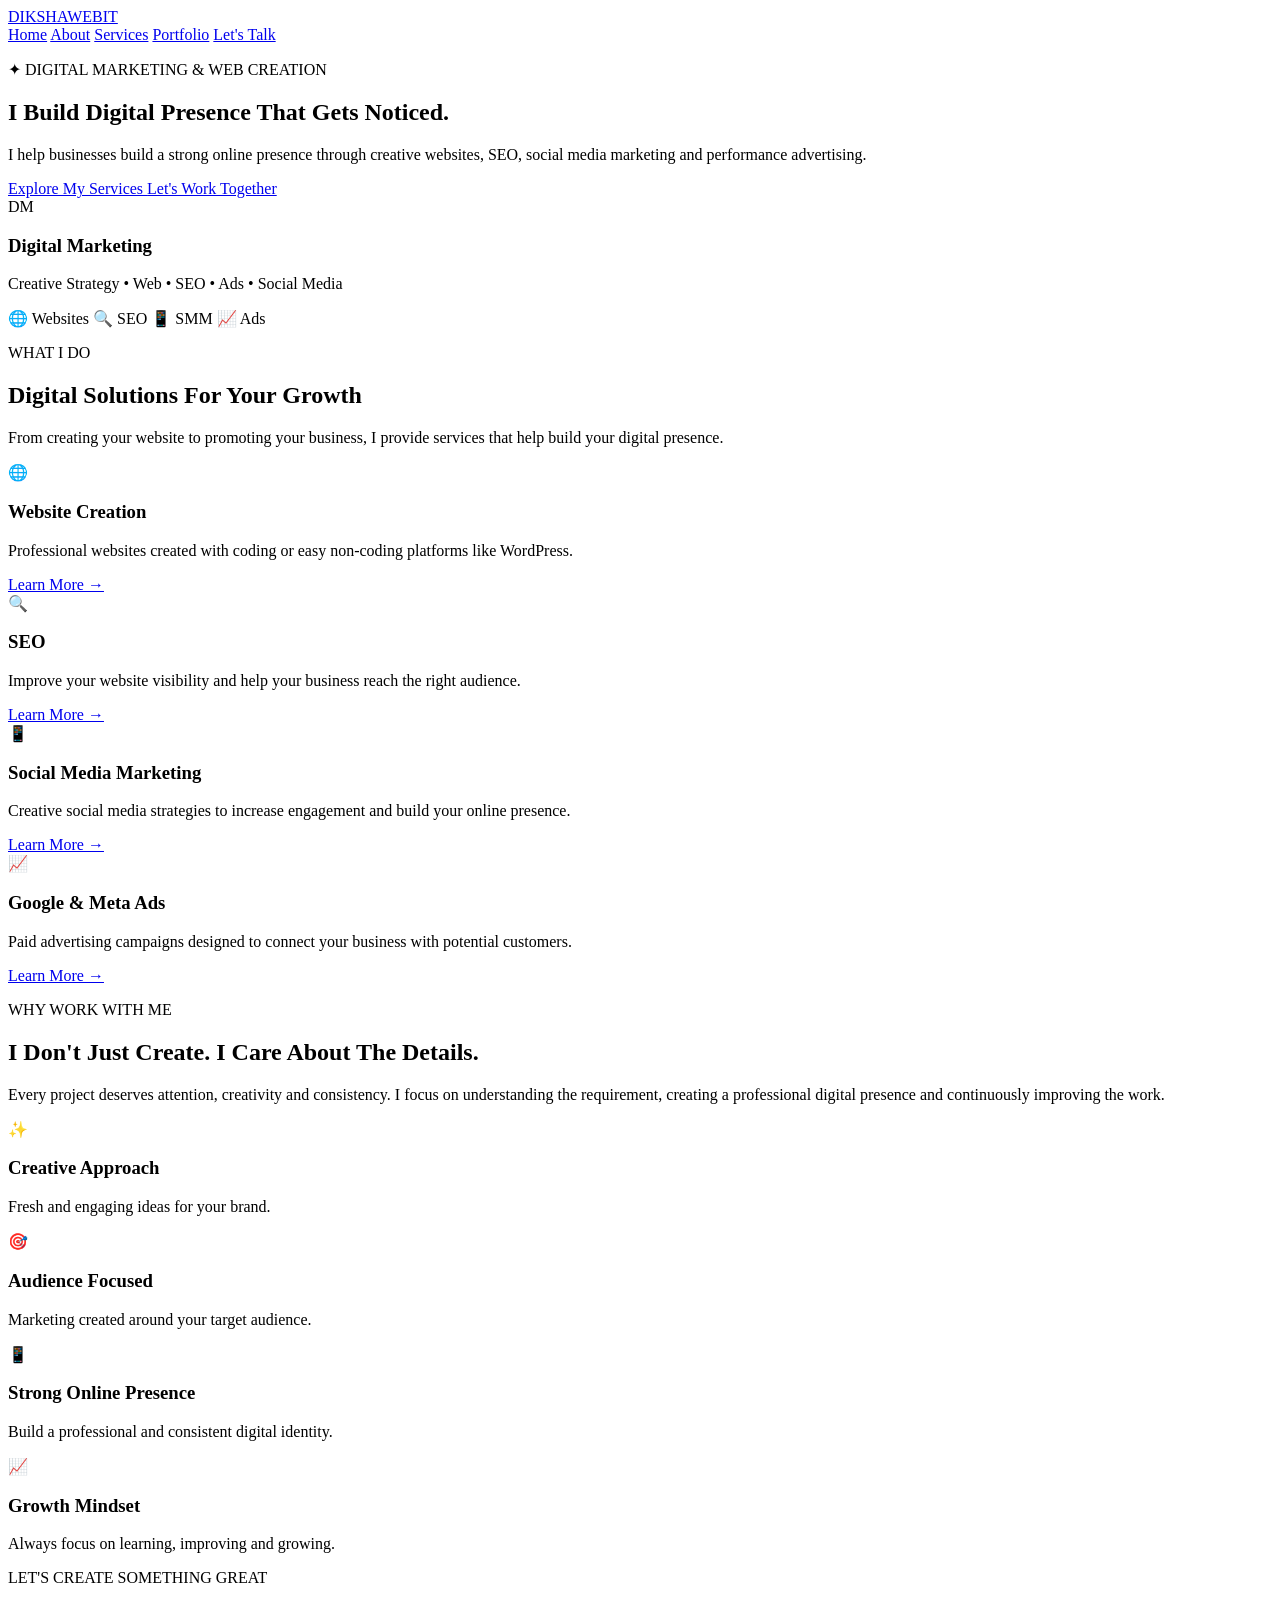
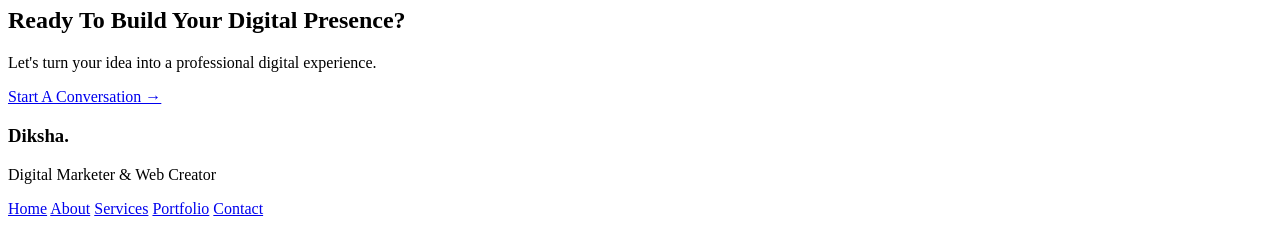
==== index.html @ bd3082ba "Add files via upload" ====
<!DOCTYPE html>
<html lang="en">
<head>
    <meta charset="UTF-8">
    <meta name="viewport" content="width=device-width, initial-scale=1.0">

    <title>Diksha | Digital Marketer & Web Creator</title>

    <link rel="stylesheet" href="css/style.css">

    <!-- Google Font -->
    <link rel="preconnect" href="https://fonts.googleapis.com">
    <link rel="preconnect" href="https://fonts.gstatic.com" crossorigin>
    <link href="https://fonts.googleapis.com/css2?family=Inter:wght@400;500;600;700;800&display=swap" rel="stylesheet">
</head>

<body>

<!-- ================= NAVBAR ================= -->

<header class="navbar">
    <div class="container nav-container">

        <a href="index.html" class="logo">
            DIKSHAWEBIT
        </a>

        <nav>
            <a href="index.html" class="active">Home</a>
            <a href="about.html">About</a>
            <a href="services.html">Services</a>
            <a href="portfolio.html">Portfolio</a>
            <a href="contact.html" class="nav-btn">Let's Talk</a>
        </nav>

    </div>
</header>


<!-- ================= HERO ================= -->

<section class="hero">

    <div class="container hero-container">

        <div class="hero-content">

            <p class="small-heading">
                ✦ DIGITAL MARKETING & WEB CREATION
            </p>

            <h1>
                I Build Digital
                <span>Presence</span>
                That Gets Noticed.
            </h1>

            <p class="hero-text">
                I help businesses build a strong online presence through
                creative websites, SEO, social media marketing and
                performance advertising.
            </p>

            <div class="hero-buttons">
                <a href="services.html" class="btn primary-btn">
                    Explore My Services
                </a>

                <a href="contact.html" class="btn outline-btn">
                    Let's Work Together
                </a>
            </div>

        </div>


        <!-- Hero Card -->

        <div class="hero-card">

            <div class="hero-card-glow"></div>

            <div class="profile-circle">
                DM
            </div>

            <h3>Digital Marketing</h3>

            <p>
                Creative Strategy • Web • SEO • Ads • Social Media
            </p>

            <div class="mini-services">

                <span>🌐 Websites</span>
                <span>🔍 SEO</span>
                <span>📱 SMM</span>
                <span>📈 Ads</span>

            </div>

        </div>

    </div>

</section>


<!-- ================= SERVICES PREVIEW ================= -->

<section class="section">

    <div class="container">

        <div class="section-heading">

            <p class="small-heading">WHAT I DO</p>

            <h2>
                Digital Solutions
                <span>For Your Growth</span>
            </h2>

            <p>
                From creating your website to promoting your business,
                I provide services that help build your digital presence.
            </p>

        </div>


        <div class="service-grid">

            <div class="service-card">
                <div class="service-icon">🌐</div>

                <h3>Website Creation</h3>

                <p>
                    Professional websites created with coding
                    or easy non-coding platforms like WordPress.
                </p>

                <a href="services.html">Learn More →</a>
            </div>


            <div class="service-card">
                <div class="service-icon">🔍</div>

                <h3>SEO</h3>

                <p>
                    Improve your website visibility and help
                    your business reach the right audience.
                </p>

                <a href="services.html">Learn More →</a>
            </div>


            <div class="service-card">
                <div class="service-icon">📱</div>

                <h3>Social Media Marketing</h3>

                <p>
                    Creative social media strategies to increase
                    engagement and build your online presence.
                </p>

                <a href="services.html">Learn More →</a>
            </div>


            <div class="service-card">
                <div class="service-icon">📈</div>

                <h3>Google & Meta Ads</h3>

                <p>
                    Paid advertising campaigns designed to
                    connect your business with potential customers.
                </p>

                <a href="services.html">Learn More →</a>
            </div>

        </div>

    </div>

</section>


<!-- ================= WHY ME ================= -->

<section class="why-section">

    <div class="container why-container">

        <div>

            <p class="small-heading">WHY WORK WITH ME</p>

            <h2>
                I Don't Just Create.
                <span>I Care About The Details.</span>
            </h2>

            <p class="why-text">
                Every project deserves attention, creativity and
                consistency. I focus on understanding the requirement,
                creating a professional digital presence and continuously
                improving the work.
            </p>

        </div>


        <div class="points">

            <div class="point">
                <span>✨</span>
                <div>
                    <h3>Creative Approach</h3>
                    <p>Fresh and engaging ideas for your brand.</p>
                </div>
            </div>


            <div class="point">
                <span>🎯</span>
                <div>
                    <h3>Audience Focused</h3>
                    <p>Marketing created around your target audience.</p>
                </div>
            </div>


            <div class="point">
                <span>📱</span>
                <div>
                    <h3>Strong Online Presence</h3>
                    <p>Build a professional and consistent digital identity.</p>
                </div>
            </div>


            <div class="point">
                <span>📈</span>
                <div>
                    <h3>Growth Mindset</h3>
                    <p>Always focus on learning, improving and growing.</p>
                </div>
            </div>

        </div>

    </div>

</section>


<!-- ================= CTA ================= -->

<section class="cta">

    <div class="container">

        <p class="small-heading">LET'S CREATE SOMETHING GREAT</p>

        <h2>
            Ready To Build Your
            <span>Digital Presence?</span>
        </h2>

        <p>
            Let's turn your idea into a professional digital experience.
        </p>

        <a href="contact.html" class="btn primary-btn">
            Start A Conversation →
        </a>

    </div>

</section>


<!-- ================= FOOTER ================= -->

<footer>

    <div class="container footer-container">

        <div>
            <h3>Diksha<span>.</span></h3>
            <p>
                Digital Marketer & Web Creator
            </p>
        </div>

        <div class="footer-links">
            <a href="index.html">Home</a>
            <a href="about.html">About</a>
            <a href="services.html">Services</a>
            <a href="portfolio.html">Portfolio</a>
            <a href="contact.html">Contact</a>
        </div>

    </div>

    

</footer>

</body>
</html>
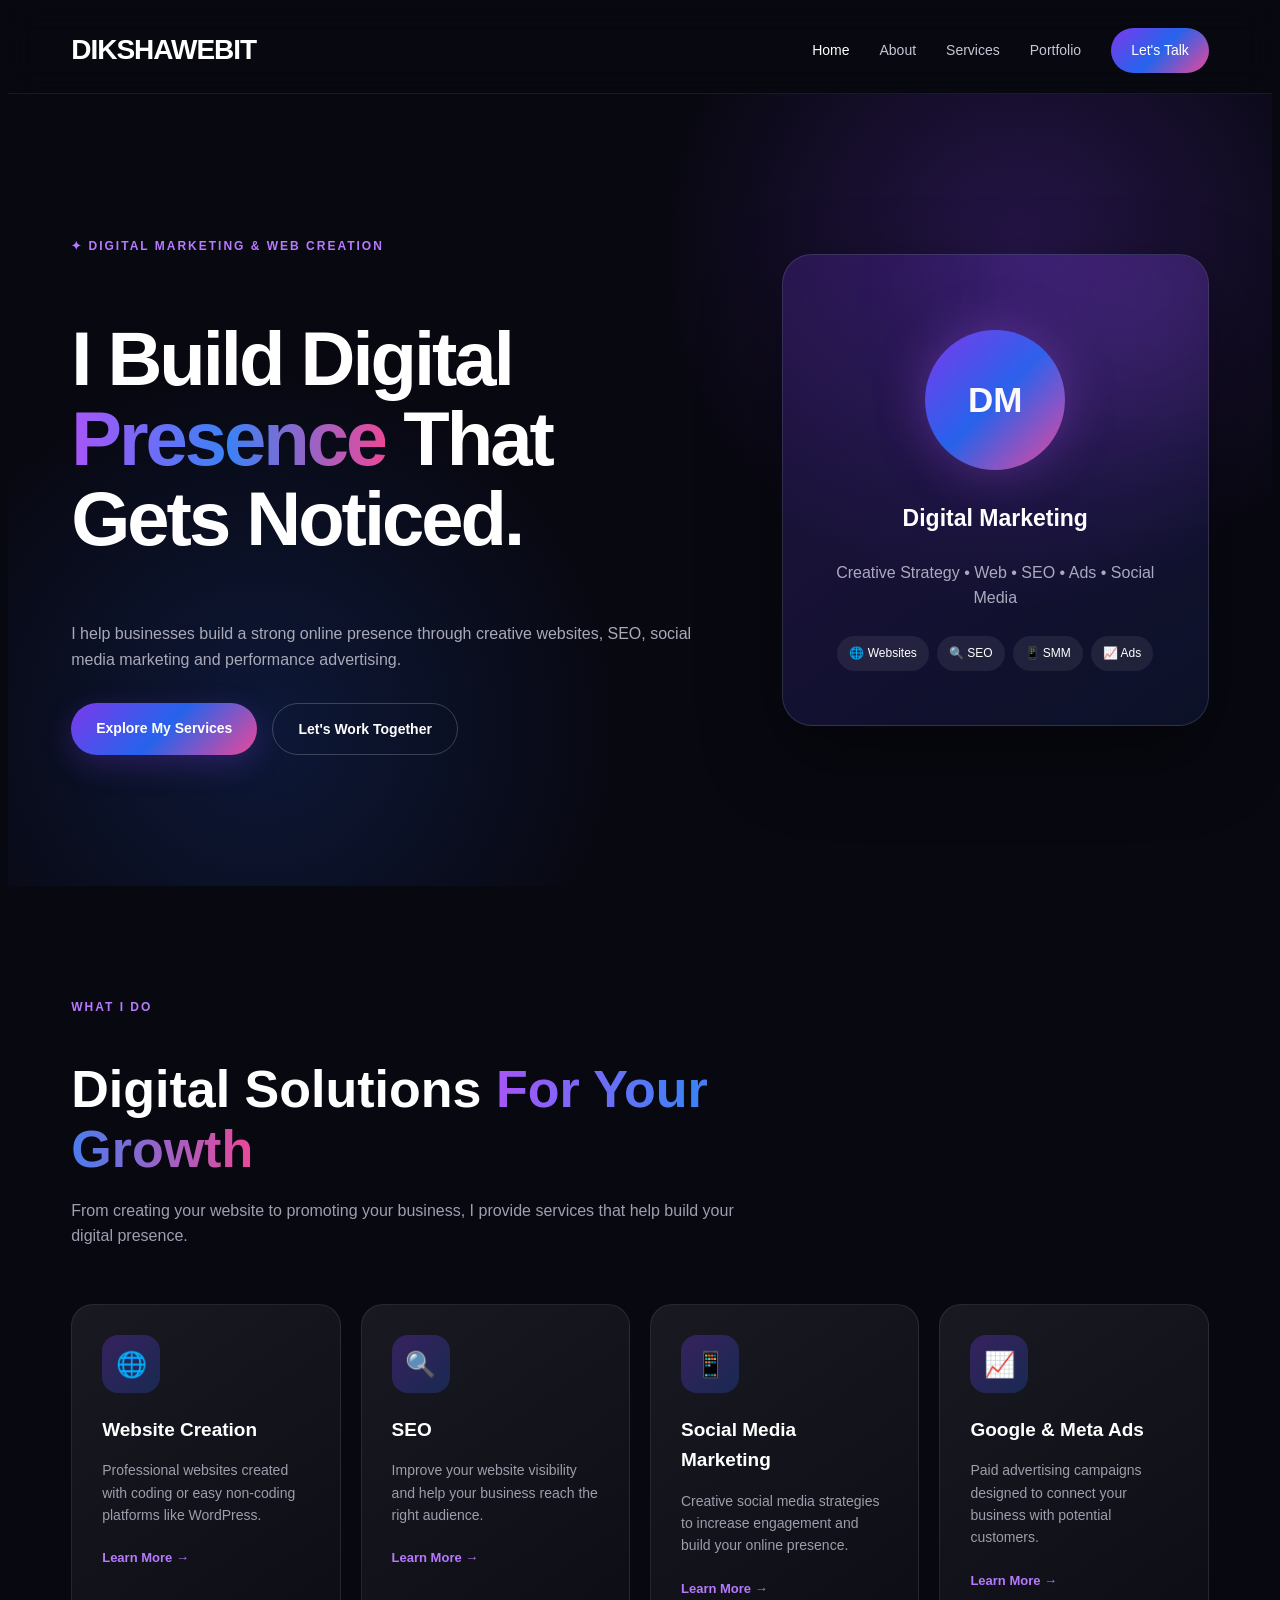
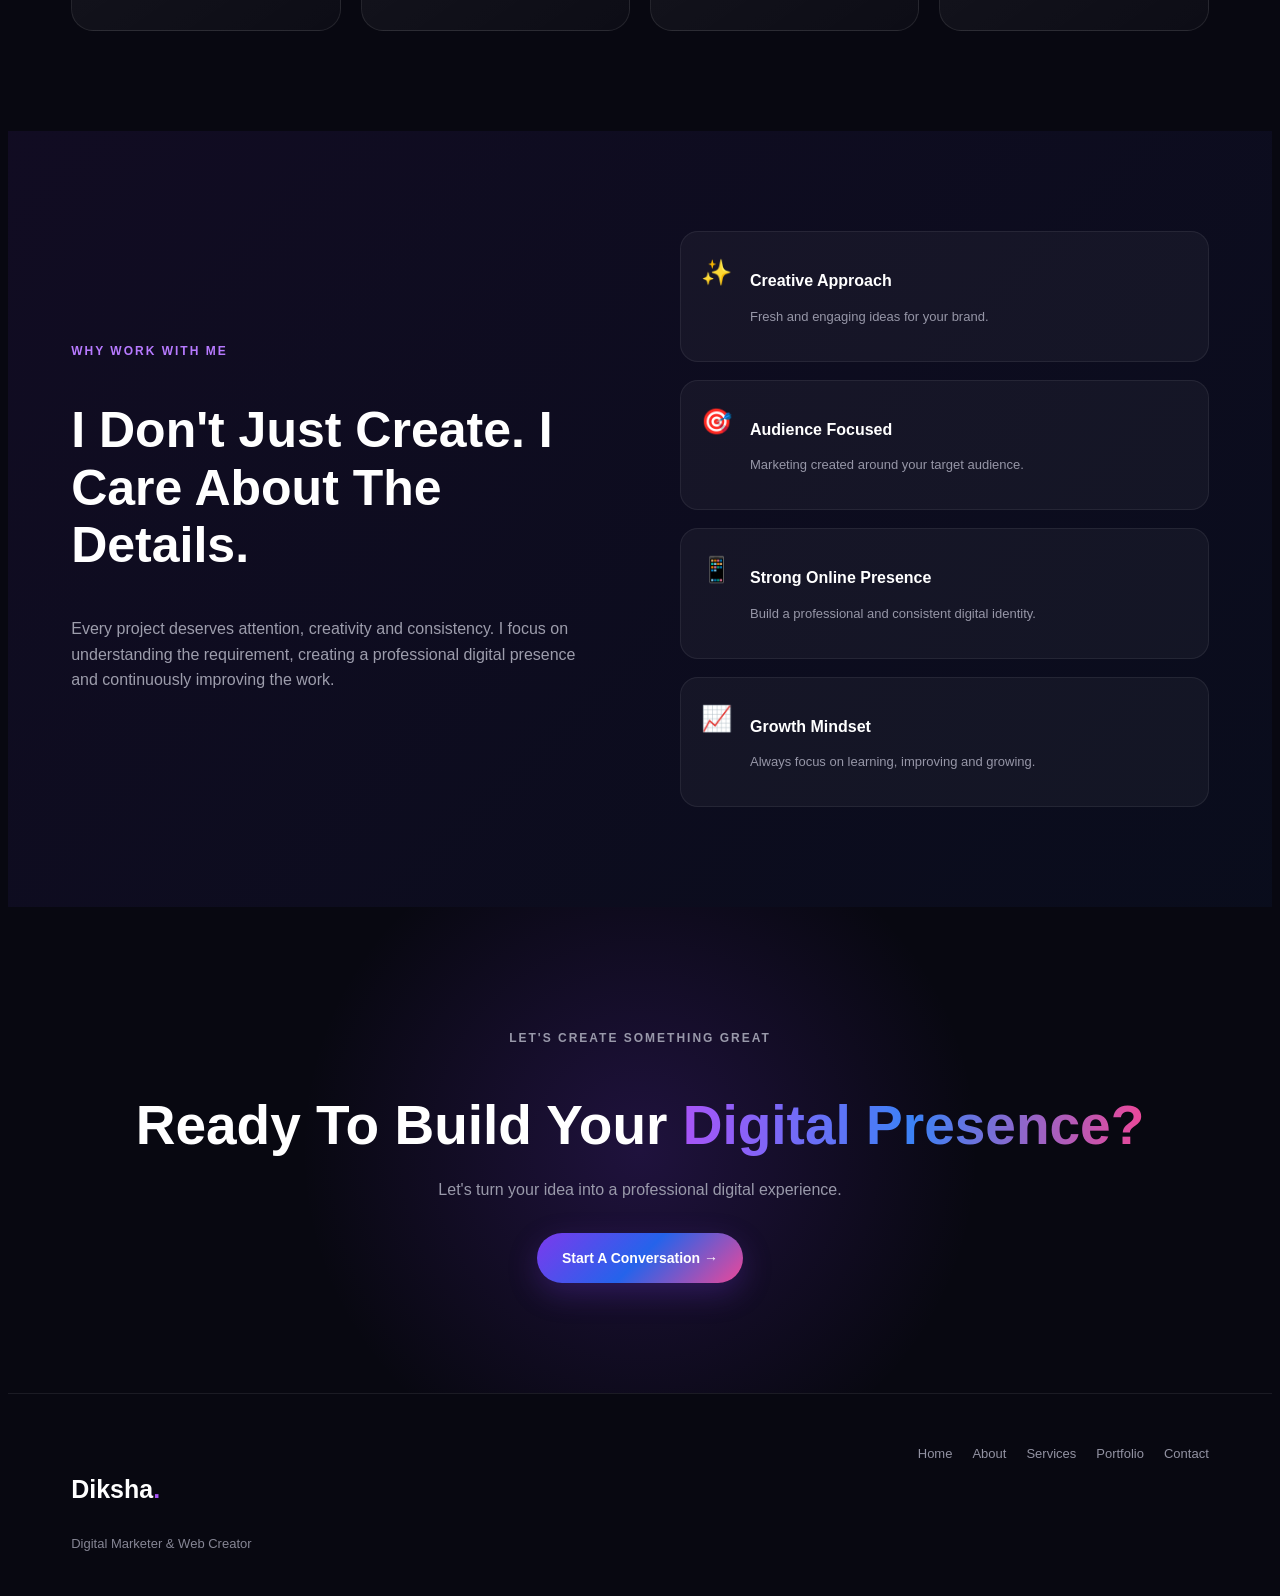
==== commit d6f4ce39: "Update index.html" ====
--- a/index.html
+++ b/index.html
@@ -7,7 +7,7 @@
 
     <title>Diksha | Digital Marketer & Web Creator</title>
 
-    <link rel="stylesheet" href="css/style.css">
+    <link rel="stylesheet" href="style.css">
 
     <!-- Google Font -->
     <link rel="preconnect" href="https://fonts.googleapis.com">
--- a/style.css
+++ b/style.css
@@ -0,0 +1,1022 @@
+css
+/* =====================================================
+   GLOBAL
+===================================================== */
+
+* {
+    margin: 0;
+    padding: 0;
+    box-sizing: border-box;
+}
+
+html {
+    scroll-behavior: smooth;
+}
+
+body {
+    font-family: "Inter", sans-serif;
+    background: #080811;
+    color: #ffffff;
+    line-height: 1.6;
+}
+
+a {
+    text-decoration: none;
+    color: inherit;
+}
+
+.container {
+    width: 90%;
+    max-width: 1200px;
+    margin: auto;
+}
+
+
+/* =====================================================
+   NAVBAR
+===================================================== */
+
+.navbar {
+    width: 100%;
+    padding: 20px 0;
+    background: rgba(8, 8, 17, 0.88);
+    border-bottom: 1px solid rgba(255,255,255,0.08);
+    position: sticky;
+    top: 0;
+    z-index: 1000;
+    backdrop-filter: blur(15px);
+}
+
+.nav-container {
+    display: flex;
+    align-items: center;
+    justify-content: space-between;
+}
+
+.logo {
+    font-size: 28px;
+    font-weight: 800;
+    letter-spacing: -1px;
+}
+
+.logo span,
+footer h3 span {
+    color: #a855f7;
+}
+
+nav {
+    display: flex;
+    align-items: center;
+    gap: 30px;
+}
+
+nav a {
+    font-size: 14px;
+    color: #c7c7d5;
+    transition: 0.3s;
+}
+
+nav a:hover,
+nav a.active {
+    color: #ffffff;
+}
+
+.nav-btn {
+    padding: 11px 20px;
+    border-radius: 30px;
+    background: linear-gradient(
+        135deg,
+        #7c3aed,
+        #2563eb,
+        #ec4899
+    );
+    color: #ffffff !important;
+}
+
+
+/* =====================================================
+   BUTTONS
+===================================================== */
+
+.btn {
+    display: inline-block;
+    padding: 14px 25px;
+    border-radius: 30px;
+    font-weight: 600;
+    font-size: 14px;
+    transition: 0.3s;
+}
+
+.primary-btn {
+    background: linear-gradient(
+        135deg,
+        #7c3aed,
+        #2563eb,
+        #ec4899
+    );
+    box-shadow: 0 10px 30px rgba(124, 58, 237, 0.25);
+}
+
+.primary-btn:hover {
+    transform: translateY(-3px);
+    box-shadow: 0 15px 35px rgba(124, 58, 237, 0.4);
+}
+
+.outline-btn {
+    border: 1px solid rgba(255,255,255,0.2);
+    color: #ffffff;
+}
+
+.outline-btn:hover {
+    background: rgba(255,255,255,0.08);
+    transform: translateY(-3px);
+}
+
+
+/* =====================================================
+   HERO
+===================================================== */
+
+.hero {
+    min-height: 88vh;
+    display: flex;
+    align-items: center;
+    background:
+        radial-gradient(
+            circle at 80% 20%,
+            rgba(124,58,237,0.25),
+            transparent 30%
+        ),
+        radial-gradient(
+            circle at 20% 80%,
+            rgba(37,99,235,0.18),
+            transparent 30%
+        );
+}
+
+.hero-container {
+    display: grid;
+    grid-template-columns: 1.2fr 0.8fr;
+    gap: 70px;
+    align-items: center;
+}
+
+.small-heading {
+    color: #b77aff;
+    font-size: 12px;
+    font-weight: 700;
+    letter-spacing: 2px;
+    margin-bottom: 18px;
+}
+
+.hero h1 {
+    font-size: clamp(45px, 6vw, 76px);
+    line-height: 1.05;
+    letter-spacing: -3px;
+    max-width: 800px;
+}
+
+.hero h1 span,
+.section-heading h2 span,
+.page-hero h1 span,
+.about-content h2 span,
+.contact-info h2 span,
+.cta h2 span,
+.work-message h2 span {
+    background: linear-gradient(
+        90deg,
+        #a855f7,
+        #3b82f6,
+        #ec4899
+    );
+    -webkit-background-clip: text;
+    -webkit-text-fill-color: transparent;
+}
+
+.hero-text {
+    max-width: 620px;
+    color: #a9a9b8;
+    margin: 25px 0 30px;
+    font-size: 16px;
+}
+
+.hero-buttons {
+    display: flex;
+    gap: 15px;
+    flex-wrap: wrap;
+}
+
+
+/* HERO CARD */
+
+.hero-card {
+    min-height: 380px;
+    border-radius: 30px;
+    padding: 45px 30px;
+    text-align: center;
+    position: relative;
+    overflow: hidden;
+
+    background:
+        linear-gradient(
+            145deg,
+            rgba(124,58,237,0.22),
+            rgba(37,99,235,0.10)
+        );
+
+    border: 1px solid rgba(255,255,255,0.12);
+
+    box-shadow:
+        0 30px 80px rgba(0,0,0,0.45);
+}
+
+.hero-card-glow {
+    position: absolute;
+    width: 180px;
+    height: 180px;
+    background: #a855f7;
+    filter: blur(100px);
+    opacity: 0.35;
+    top: -50px;
+    right: -30px;
+}
+
+.profile-circle,
+.about-circle {
+    width: 140px;
+    height: 140px;
+    border-radius: 50%;
+    margin: 30px auto;
+    display: flex;
+    align-items: center;
+    justify-content: center;
+
+    font-size: 35px;
+    font-weight: 800;
+
+    background:
+        linear-gradient(
+            135deg,
+            #7c3aed,
+            #2563eb,
+            #ec4899
+        );
+
+    box-shadow:
+        0 0 50px rgba(168,85,247,0.35);
+}
+
+.hero-card h3 {
+    font-size: 23px;
+}
+
+.hero-card p {
+    color: #aaaabd;
+    margin: 8px 0 25px;
+}
+
+.mini-services {
+    display: flex;
+    justify-content: center;
+    gap: 8px;
+    flex-wrap: wrap;
+}
+
+.mini-services span {
+    padding: 8px 12px;
+    border-radius: 20px;
+    background: rgba(255,255,255,0.07);
+    font-size: 12px;
+}
+
+
+/* =====================================================
+   SECTIONS
+===================================================== */
+
+.section {
+    padding: 100px 0;
+}
+
+.section-heading {
+    max-width: 700px;
+    margin-bottom: 55px;
+}
+
+.section-heading h2 {
+    font-size: clamp(35px, 5vw, 52px);
+    line-height: 1.15;
+    margin-bottom: 18px;
+}
+
+.section-heading > p:last-child {
+    color: #9e9eae;
+}
+
+
+/* =====================================================
+   SERVICE CARDS
+===================================================== */
+
+.service-grid {
+    display: grid;
+    grid-template-columns: repeat(4, 1fr);
+    gap: 20px;
+}
+
+.service-card {
+    padding: 30px;
+    border-radius: 22px;
+    background: linear-gradient(
+        145deg,
+        rgba(255,255,255,0.07),
+        rgba(255,255,255,0.025)
+    );
+    border: 1px solid rgba(255,255,255,0.09);
+    transition: 0.35s;
+}
+
+.service-card:hover {
+    transform: translateY(-8px);
+    border-color: rgba(168,85,247,0.5);
+    box-shadow: 0 20px 50px rgba(0,0,0,0.3);
+}
+
+.service-icon {
+    width: 58px;
+    height: 58px;
+    display: flex;
+    align-items: center;
+    justify-content: center;
+
+    border-radius: 16px;
+
+    font-size: 25px;
+
+    margin-bottom: 22px;
+
+    background:
+        linear-gradient(
+            135deg,
+            rgba(124,58,237,0.3),
+            rgba(37,99,235,0.25)
+        );
+}
+
+.service-card h3 {
+    font-size: 19px;
+    margin-bottom: 12px;
+}
+
+.service-card p {
+    color: #9d9dac;
+    font-size: 14px;
+    margin-bottom: 18px;
+}
+
+.service-card a {
+    color: #b77aff;
+    font-size: 13px;
+    font-weight: 600;
+}
+
+
+/* =====================================================
+   WHY SECTION
+===================================================== */
+
+.why-section {
+    padding: 100px 0;
+
+    background:
+        linear-gradient(
+            135deg,
+            rgba(124,58,237,0.08),
+            rgba(37,99,235,0.05)
+        );
+}
+
+.why-container {
+    display: grid;
+    grid-template-columns: 1fr 1fr;
+    gap: 80px;
+    align-items: center;
+}
+
+.why-container h2 {
+    font-size: clamp(35px, 5vw, 50px);
+    line-height: 1.15;
+}
+
+.why-text {
+    color: #9d9dac;
+    margin-top: 25px;
+}
+
+.points {
+    display: grid;
+    gap: 18px;
+}
+
+.point {
+    display: flex;
+    gap: 18px;
+    padding: 20px;
+    border-radius: 18px;
+    background: rgba(255,255,255,0.04);
+    border: 1px solid rgba(255,255,255,0.07);
+}
+
+.point > span {
+    font-size: 25px;
+}
+
+.point h3 {
+    font-size: 16px;
+    margin-bottom: 3px;
+}
+
+.point p {
+    color: #9696a7;
+    font-size: 13px;
+}
+
+
+/* =====================================================
+   CTA
+===================================================== */
+
+.cta {
+    text-align: center;
+    padding: 110px 20px;
+    background:
+        radial-gradient(
+            circle,
+            rgba(124,58,237,0.2),
+            transparent 50%
+        );
+}
+
+.cta h2 {
+    font-size: clamp(35px, 5vw, 55px);
+    line-height: 1.15;
+    margin-bottom: 20px;
+}
+
+.cta p {
+    color: #9999aa;
+    margin-bottom: 30px;
+}
+
+
+/* =====================================================
+   PAGE HERO
+===================================================== */
+
+.page-hero {
+    padding: 110px 0 90px;
+    text-align: center;
+
+    background:
+        radial-gradient(
+            circle at center,
+            rgba(124,58,237,0.18),
+            transparent 50%
+        );
+}
+
+.page-hero h1 {
+    font-size: clamp(40px, 6vw, 68px);
+    line-height: 1.1;
+    letter-spacing: -2px;
+}
+
+.page-hero p:last-child {
+    max-width: 650px;
+    margin: 20px auto 0;
+    color: #9e9eae;
+}
+
+
+/* =====================================================
+   ABOUT
+===================================================== */
+
+.about-grid {
+    display: grid;
+    grid-template-columns: 0.8fr 1.2fr;
+    gap: 80px;
+    align-items: center;
+}
+
+.about-image {
+    min-height: 400px;
+    display: flex;
+    align-items: center;
+    justify-content: center;
+
+    border-radius: 30px;
+
+    background:
+        linear-gradient(
+            135deg,
+            rgba(124,58,237,0.25),
+            rgba(236,72,153,0.12)
+        );
+
+    border: 1px solid rgba(255,255,255,0.1);
+}
+
+.about-content h2 {
+    font-size: clamp(35px, 5vw, 52px);
+    line-height: 1.1;
+    margin-bottom: 25px;
+}
+
+.about-content > p {
+    color: #a0a0b0;
+    margin-bottom: 18px;
+}
+
+.skill-tags {
+    display: flex;
+    gap: 10px;
+    flex-wrap: wrap;
+    margin-top: 25px;
+}
+
+.skill-tags span {
+    padding: 8px 14px;
+    border-radius: 20px;
+    font-size: 12px;
+    background: rgba(168,85,247,0.12);
+    border: 1px solid rgba(168,85,247,0.2);
+    color: #caa2ff;
+}
+
+
+/* =====================================================
+   PROCESS
+===================================================== */
+
+.process-grid {
+    display: grid;
+    grid-template-columns: repeat(4, 1fr);
+    gap: 20px;
+}
+
+.process-card {
+    padding: 30px;
+    border-radius: 20px;
+    background: rgba(255,255,255,0.04);
+    border: 1px solid rgba(255,255,255,0.08);
+}
+
+.process-card > span {
+    font-size: 13px;
+    color: #a855f7;
+    font-weight: 700;
+}
+
+.process-card h3 {
+    margin: 20px 0 10px;
+}
+
+.process-card p {
+    color: #9494a4;
+    font-size: 14px;
+}
+
+
+/* =====================================================
+   SERVICES PAGE
+===================================================== */
+
+.service-page-grid {
+    grid-template-columns: repeat(2, 1fr);
+}
+
+.large-card {
+    padding: 40px;
+}
+
+.large-card h3 {
+    font-size: 24px;
+}
+
+.large-card ul {
+    list-style: none;
+    display: grid;
+    gap: 10px;
+    color: #b0b0c0;
+    font-size: 14px;
+}
+
+
+/* =====================================================
+   PORTFOLIO
+===================================================== */
+
+.portfolio-grid {
+    display: grid;
+    grid-template-columns: repeat(2, 1fr);
+    gap: 25px;
+}
+
+.portfolio-card {
+    border-radius: 24px;
+    overflow: hidden;
+
+    background: rgba(255,255,255,0.04);
+
+    border: 1px solid rgba(255,255,255,0.08);
+
+    transition: 0.35s;
+}
+
+.portfolio-card:hover {
+    transform: translateY(-7px);
+    border-color: rgba(168,85,247,0.5);
+}
+
+.portfolio-image {
+    height: 280px;
+
+    display: flex;
+    align-items: center;
+    justify-content: center;
+
+    font-size: 70px;
+}
+
+.website-demo {
+    background:
+        linear-gradient(
+            135deg,
+            #312e81,
+            #2563eb
+        );
+}
+
+.marketing-demo {
+    background:
+        linear-gradient(
+            135deg,
+            #831843,
+            #9333ea
+        );
+}
+
+.seo-demo {
+    background:
+        linear-gradient(
+            135deg,
+            #164e63,
+            #2563eb
+        );
+}
+
+.ads-demo {
+    background:
+        linear-gradient(
+            135deg,
+            #581c87,
+            #be185d
+        );
+}
+
+.portfolio-info {
+    padding: 25px;
+}
+
+.portfolio-info span {
+    font-size: 10px;
+    color: #b77aff;
+    font-weight: 700;
+    letter-spacing: 1.5px;
+}
+
+.portfolio-info h3 {
+    margin: 8px 0;
+}
+
+.portfolio-info p {
+    color: #9999aa;
+    font-size: 14px;
+}
+
+.work-message {
+    text-align: center;
+    max-width: 750px;
+}
+
+.work-message h2 {
+    font-size: clamp(35px, 5vw, 50px);
+    line-height: 1.15;
+    margin-bottom: 20px;
+}
+
+.work-message > p:not(.small-heading) {
+    color: #9999aa;
+    margin-bottom: 30px;
+}
+
+
+/* =====================================================
+   CONTACT
+===================================================== */
+
+.contact-grid {
+    display: grid;
+    grid-template-columns: 0.8fr 1.2fr;
+    gap: 70px;
+}
+
+.contact-info h2 {
+    font-size: clamp(35px, 5vw, 50px);
+    line-height: 1.1;
+    margin-bottom: 25px;
+}
+
+.contact-info > p {
+    color: #9999aa;
+}
+
+.contact-item {
+    display: flex;
+    gap: 15px;
+    margin-top: 30px;
+}
+
+.contact-item > span {
+    width: 45px;
+    height: 45px;
+
+    display: flex;
+    align-items: center;
+    justify-content: center;
+
+    border-radius: 12px;
+
+    background: rgba(168,85,247,0.12);
+}
+
+.contact-item small {
+    color: #a855f7;
+}
+
+.contact-item p {
+    font-size: 14px;
+    margin-top: 2px;
+}
+
+
+/* FORM */
+
+.contact-form {
+    padding: 35px;
+
+    border-radius: 25px;
+
+    background:
+        linear-gradient(
+            145deg,
+            rgba(255,255,255,0.07),
+            rgba(255,255,255,0.025)
+        );
+
+    border: 1px solid rgba(255,255,255,0.1);
+}
+
+.input-row {
+    display: grid;
+    grid-template-columns: 1fr 1fr;
+    gap: 15px;
+}
+
+.input-group {
+    margin-bottom: 20px;
+}
+
+.input-group label {
+    display: block;
+    font-size: 13px;
+    margin-bottom: 8px;
+    color: #c8c8d4;
+}
+
+.input-group input,
+.input-group select,
+.input-group textarea {
+    width: 100%;
+
+    padding: 14px 15px;
+
+    border: 1px solid rgba(255,255,255,0.1);
+
+    border-radius: 12px;
+
+    background: rgba(0,0,0,0.25);
+
+    color: #ffffff;
+
+    outline: none;
+
+    font-family: inherit;
+}
+
+.input-group textarea {
+    resize: vertical;
+}
+
+.input-group input:focus,
+.input-group select:focus,
+.input-group textarea:focus {
+    border-color: #8b5cf6;
+}
+
+.input-group select option {
+    background: #11111b;
+}
+
+
+/* =====================================================
+   FOOTER
+===================================================== */
+
+footer {
+    padding: 50px 0 20px;
+    border-top: 1px solid rgba(255,255,255,0.08);
+}
+
+.footer-container {
+    display: flex;
+    justify-content: space-between;
+    gap: 30px;
+}
+
+footer h3 {
+    font-size: 25px;
+}
+
+footer p {
+    color: #858594;
+    font-size: 13px;
+    margin-top: 5px;
+}
+
+.footer-links {
+    display: flex;
+    gap: 20px;
+    flex-wrap: wrap;
+}
+
+.footer-links a {
+    color: #9292a2;
+    font-size: 13px;
+}
+
+.footer-links a:hover {
+    color: #ffffff;
+}
+
+.copyright {
+    text-align: center;
+    color: #666675;
+    font-size: 12px;
+    margin-top: 40px;
+}
+
+
+/* =====================================================
+   RESPONSIVE DESIGN
+===================================================== */
+
+@media (max-width: 1000px) {
+
+    nav {
+        gap: 15px;
+    }
+
+    .service-grid {
+        grid-template-columns: repeat(2, 1fr);
+    }
+
+    .process-grid {
+        grid-template-columns: repeat(2, 1fr);
+    }
+
+    .hero-container {
+        gap: 40px;
+    }
+
+}
+
+
+@media (max-width: 800px) {
+
+    .navbar {
+        padding: 16px 0;
+    }
+
+    .nav-container {
+        flex-direction: column;
+        gap: 15px;
+    }
+
+    nav {
+        width: 100%;
+        justify-content: center;
+        flex-wrap: wrap;
+    }
+
+    nav a {
+        font-size: 12px;
+    }
+
+    .hero {
+        padding: 80px 0;
+    }
+
+    .hero-container,
+    .why-container,
+    .about-grid,
+    .contact-grid {
+        grid-template-columns: 1fr;
+    }
+
+    .hero-card {
+        max-width: 500px;
+        width: 100%;
+        margin: auto;
+    }
+
+    .about-image {
+        min-height: 300px;
+    }
+
+    .service-page-grid,
+    .portfolio-grid {
+        grid-template-columns: 1fr;
+    }
+
+}
+
+
+@media (max-width: 600px) {
+
+    .container {
+        width: 92%;
+    }
+
+    .hero h1 {
+        letter-spacing: -2px;
+    }
+
+    .hero-buttons {
+        flex-direction: column;
+        align-items: stretch;
+    }
+
+    .hero-buttons .btn {
+        text-align: center;
+    }
+
+    .section {
+        padding: 70px 0;
+    }
+
+    .service-grid {
+        grid-template-columns: 1fr;
+    }
+
+    .process-grid {
+        grid-template-columns: 1fr;
+    }
+
+    .input-row {
+        grid-template-columns: 1fr;
+    }
+
+    .contact-form {
+        padding: 25px 20px;
+    }
+
+    .footer-container {
+        flex-direction: column;
+    }
+
+    .footer-links {
+        gap: 15px;
+    }
+
+    .page-hero {
+        padding: 80px 0 65px;
+    }
+
+    .portfolio-image {
+        height: 220px;
+    }
+
+}
+
